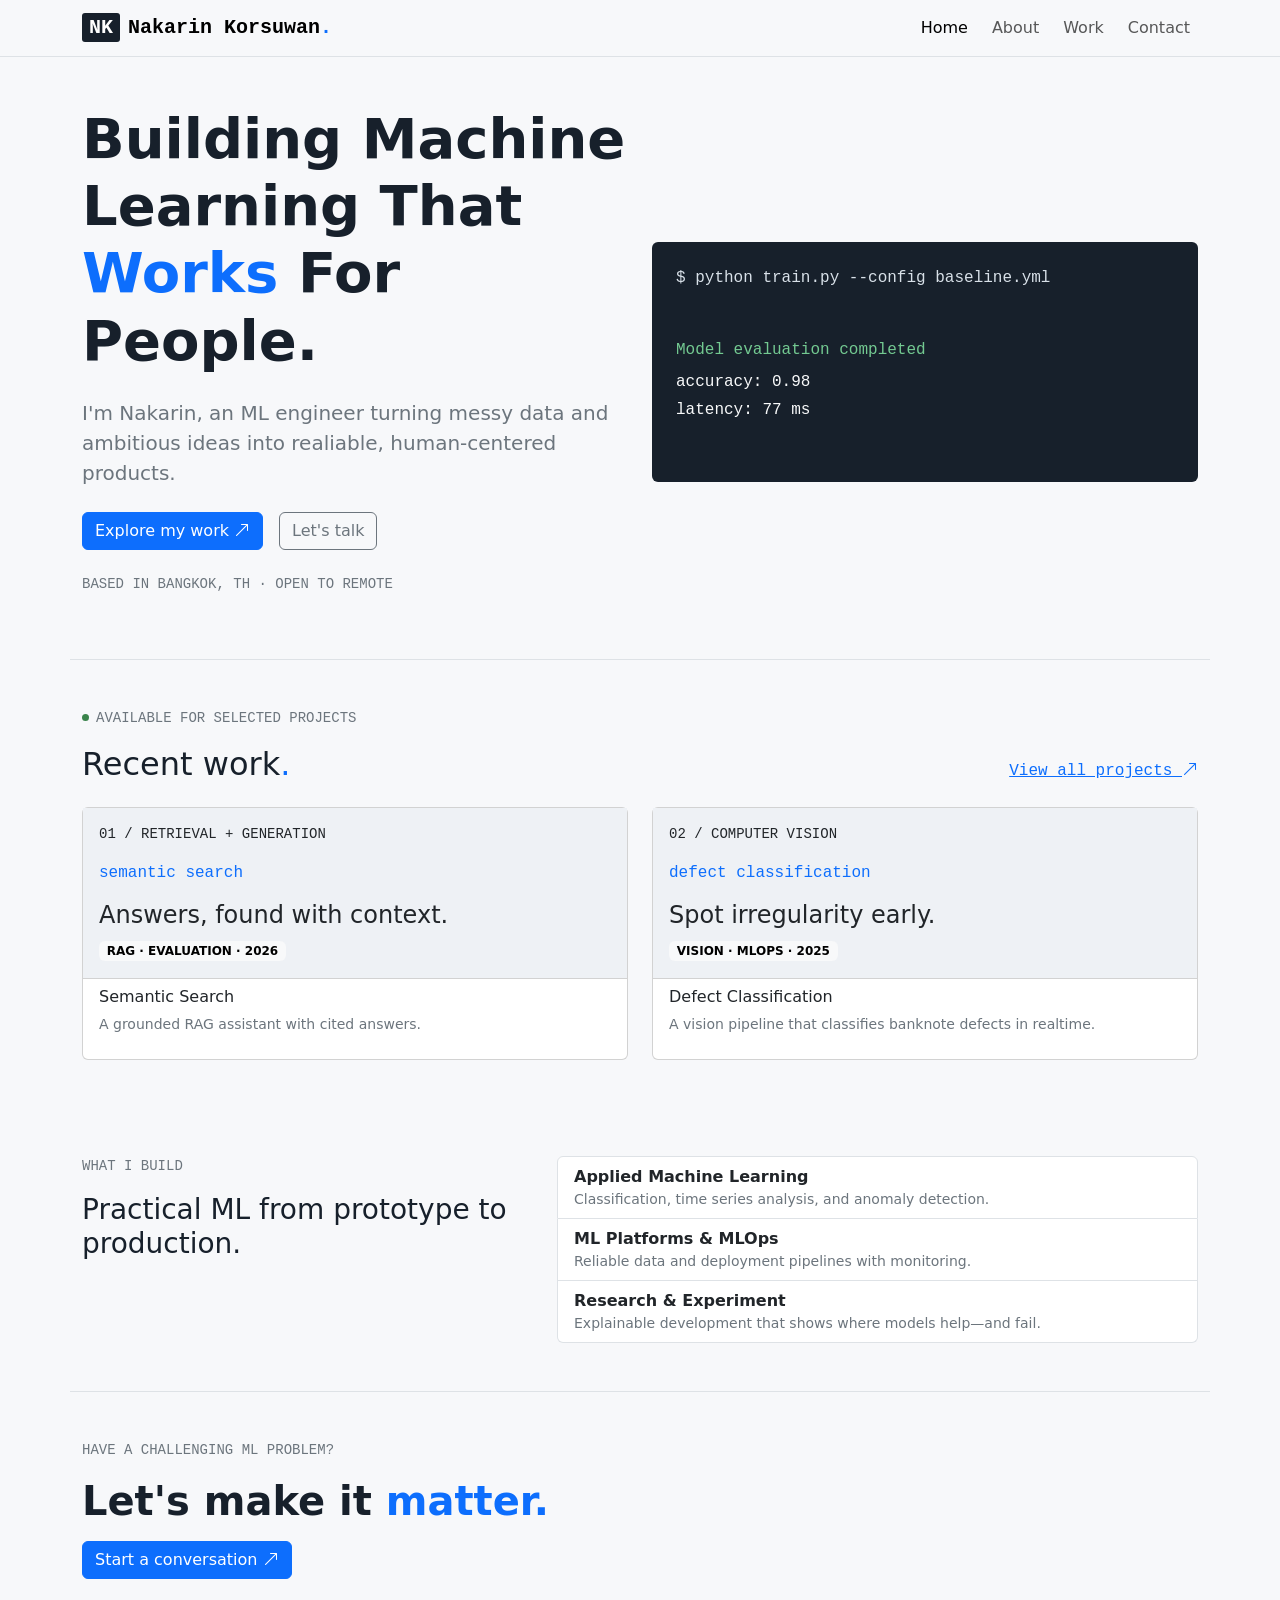
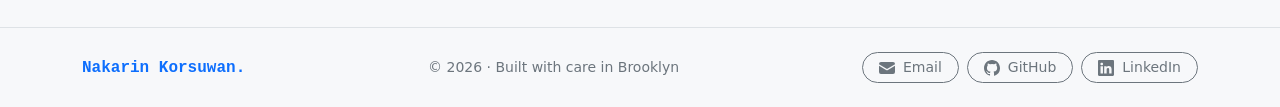
==== index.html @ bca5d1c0 "Add availability project style" ====
<!DOCTYPE html>
<html lang="en">

<head>
  <meta charset="UTF-8">
  <meta name="viewport" content="width=device-width, initial-scale=1.0">
  <meta name="description"
    content="Nakarin Korsuwan is a machine learning engineer building useful, responsible AI systems.">
  <title>Nakarin Korsuwan - Machine Learning Engineer</title>

  <link href="https://cdn.jsdelivr.net/npm/bootstrap@5.3.8/dist/css/bootstrap.min.css" rel="stylesheet"
    integrity="sha384-sRIl4kxILFvY47J16cr9ZwB07vP4J8+LH7qKQnuqkuIAvNWLzeN8tE5YBujZqJLB" crossorigin="anonymous">
  <link rel="stylesheet" href="https://cdn.jsdelivr.net/npm/bootstrap-icons@1.13.2/font/bootstrap-icons.min.css">
  <link rel="stylesheet" href="assets/styles.css">
  <script defer src="https://cdn.jsdelivr.net/npm/bootstrap@5.3.8/dist/js/bootstrap.bundle.min.js"
    integrity="sha384-FKyoEForCGlyvwx9Hj09JcYn3nv7wiPVlz7YYwJrWVcXK/BmnVDxM+D2scQbITxI"
    crossorigin="anonymous"></script>
  <script defer src="assets/script.js"></script>
</head>

<body>
  <header class="border-bottom sticky-top site-header">
    <nav class="navbar navbar-expand-md py-2">
      <div class="container">
        <a class="navbar-brand fw-semibold font-monospace" href="#"><span class="me-2 brand-mark">NK</span>Nakarin
          Korsuwan<span class="text-primary">.</span></a>
        <button class="navbar-toggler" type="button" data-bs-toggle="collapse" data-bs-target="#mainNavigation"
          aria-controls="mainNavigation" aria-expanded="false" aria-label="Toggle navigation">
          <span class="navbar-toggler-icon"></span>
        </button>
        <div class="collapse navbar-collapse" id="mainNavigation">
          <div class="navbar-nav ms-auto gap-md-2">
            <a class="nav-link active" href="./index.html">Home</a>
            <a class="nav-link" href="./about.html">About</a>
            <a class="nav-link" href="./work.html">Work</a>
            <a class="nav-link" href="./contact.html">Contact</a>
          </div>
        </div>
      </div>
    </nav>
  </header>

  <main>
    <section class="container py-5 border-bottom">
      <div class="row align-items-center">
        <div class="col-lg">
          <h1 class="display-4 fw-semibold mb-4 text-capitalize">Building machine learning that <span
              class="text-primary">works</span> for people.</h1>
          <p class="lead text-secondary">I'm Nakarin, an ML engineer turning messy data and ambitious ideas into
            realiable, human-centered products.</p>

          <div class="d-flex flex-wrap gap-3 mt-4">
            <a href="./work.html" class="btn btn-primary">
              Explore my work <i class="bi bi-arrow-up-right"></i>
            </a>
            <a href="./contact.html" class="btn btn-outline-secondary">Let's talk</a>
          </div>
          <p class="small text-secondary text-uppercase font-monospace mt-4">Based in Bangkok, TH · Open to remote</p>
        </div>

        <div class="col-lg">
          <div class="p-4 rounded font-monospace mt-2 terminal">
            <p class="mb-5 terminal-line">$ python train.py --config baseline.yml</p>
            <p class="mb-2 terminal-result">Model evaluation completed</p>
            <div class="text-light">
              <p class="mb-1">accuracy: 0.98</p>
              <p>latency: 77 ms</p>
            </div>
          </div>
        </div>
      </div>
    </section>

    <section class="container py-5">
      <div class="d-flex justify-content-between align-items-end mb-4">
        <div>
          <p class="small text-secondary text-uppercase font-monospace"><span class="status-dot"></span>Available for Selected Projects</p>
          <h2 class="mb-0">Recent work<span class="text-primary">.</span></h2>
        </div>
        <a href="./work.html" class="link-primary font-monospace">View all projects <i
            class="bi bi-arrow-up-right"></i></a>
      </div>
      <div class="row row-cols-1 row-cols-lg-2 g-4">
        <article class="col">
          <div class="card">
            <div class="card-body project-preview">
              <p class="small text-uppercase font-monospace">01 / retrieval + generation</p>
              <p class="text-primary font-monospace">semantic search</p>
              <h3 class="h4">Answers, found with context.</h3>
              <span class="badge text-bg-light">RAG · EVALUATION · 2026</span>
            </div>
            <div class="card-footer bg-transparent">
              <h3 class="h6 text-capitalize">semantic search</h3>
              <p class="small text-secondary">A grounded RAG assistant with cited answers.</p>
            </div>
          </div>
        </article>
        <article class="col">
          <div class="card">
            <div class="card-body project-preview">
              <p class="small text-uppercase font-monospace">02 / computer vision</p>
              <p class="text-primary font-monospace">defect classification</p>
              <h3 class="h4">Spot irregularity early.</h3>
              <span class="badge text-bg-light">VISION · MLOPS · 2025</span>
            </div>
            <div class="card-footer bg-transparent">
              <h3 class="h6 text-capitalize">defect classification</h3>
              <p class="small text-secondary">A vision pipeline that classifies banknote defects in realtime.</p>
            </div>
          </div>
        </article>
      </div>
    </section>
    <section class="container py-5 border-bottom">
      <div class="row g-4">
        <div class="col-lg-5">
          <p class="small text-secondary text-uppercase font-monospace">What I build</p>
          <h2 class="h3">Practical ML from prototype to production.</h2>
        </div>
        <div class="col-lg-7">
          <ul class="list-group">
            <li class="list-group-item">
              <strong class="text-capitalize">Applied machine learning</strong>
              <p class="small text-secondary mb-0">Classification, time series analysis, and anomaly detection.</p>
            </li>
            <li class="list-group-item">
              <strong class="text-capitalize">ML platforms & MLOps</strong>
              <p class="small text-secondary mb-0">Reliable data and deployment pipelines with monitoring.</p>
            </li>
            <li class="list-group-item">
              <strong class="text-capitalize">Research & Experiment</strong>
              <p class="small text-secondary mb-0">Explainable development that shows where models help—and fail.</p>
            </li>
          </ul>
        </div>
      </div>
    </section>

    <section class="container py-5">
      <p class="small text-secondary text-uppercase font-monospace">Have a challenging ML problem?</p>
      <h2 class="display-6 fw-semibold">Let's make it <span class="text-primary">matter.</span></h2>
      <a href="./contact.html" class="btn btn-primary mt-2">Start a conversation <i
          class="bi bi-arrow-up-right"></i></a>
    </section>
  </main>

  <footer class="border-top py-4">
    <div class="container">
      <div class="row align-items-center justify-content-between text-center g-2">
        <div class="col-12 col-md-auto">
          <a href="./index.html" class="font-monospace fw-semibold text-decoration-none">Nakarin Korsuwan<span
              class="text-primary">.</span></a>
        </div>
        <div class="col-12 col-md-auto d-none d-lg-block">
          <p class="small text-secondary mb-0">&copy; 2026 · Built with care in Brooklyn</p>
        </div>

        <div class="col-12 col-md-auto d-flex flex-wrap justify-content-center">
          <div class="d-flex gap-2 small">
            <a class="btn btn-outline-secondary btn-sm rounded-pill d-inline-flex align-items-center gap-2 px-3"
              href="mailto:nk.korsuwan@gmail.com" aria-label="Email Nakarin"><svg width="16" height="16"
                viewBox="0 0 16 16" fill="currentColor" aria-hidden="true">
                <path d="M0 4a2 2 0 0 1 2-2h12a2 2 0 0 1 2 2v.217L8 8.917 0 4.217V4z" />
                <path d="M0 5.697V12a2 2 0 0 0 2 2h12a2 2 0 0 0 2-2V5.697l-7.485 4.491a1 1 0 0 1-1.03 0L0 5.697z" />
              </svg><span>Email</span></a>
            <a class="btn btn-outline-secondary btn-sm rounded-pill d-inline-flex align-items-center gap-2 px-3"
              href="https://github.com/green-nk" aria-label="GitHub profile"><svg width="16" height="16"
                viewBox="0 0 16 16" fill="currentColor" aria-hidden="true">
                <path
                  d="M8 0C3.58 0 0 3.58 0 8c0 3.54 2.29 6.53 5.47 7.59.4.07.55-.17.55-.38v-1.33c-2.23.49-2.7-.94-2.7-.94-.36-.92-.89-1.16-.89-1.16-.73-.5.06-.49.06-.49.81.06 1.24.83 1.24.83.72 1.23 1.89.88 2.35.67.07-.52.28-.88.51-1.08-1.78-.2-3.65-.89-3.65-3.96 0-.88.31-1.59.83-2.15-.08-.2-.36-1.02.08-2.12 0 0 .68-.22 2.2.82a7.65 7.65 0 0 1 4 0c1.52-1.04 2.2-.82 2.2-.82.44 1.1.16 1.92.08 2.12.52.56.83 1.27.83 2.15 0 3.08-1.87 3.75-3.66 3.95.29.25.54.73.54 1.48v2.2c0 .21.15.46.55.38A8.01 8.01 0 0 0 16 8c0-4.42-3.58-8-8-8z" />
              </svg><span>GitHub</span></a>
            <a class="btn btn-outline-secondary btn-sm rounded-pill d-inline-flex align-items-center gap-2 px-3"
              href="https://www.linkedin.com/in/nkkorsuwan/" aria-label="LinkedIn profile"><svg width="16" height="16"
                viewBox="0 0 16 16" fill="currentColor" aria-hidden="true">
                <path
                  d="M0 1.146C0 .513.526 0 1.175 0h13.65C15.474 0 16 .513 16 1.146v13.708c0 .633-.526 1.146-1.175 1.146H1.175C.526 16 0 15.487 0 14.854zM4.943 13.5V6.169H2.542V13.5zM3.742 5.166c.837 0 1.358-.554 1.358-1.248-.015-.709-.521-1.248-1.342-1.248S2.4 3.209 2.4 3.918c0 .694.521 1.248 1.327 1.248zm4.908 8.334V9.41c0-.219.016-.438.08-.594.173-.438.568-.891 1.232-.891.869 0 1.216.672 1.216 1.657V13.5h2.401V9.293c0-2.253-1.202-3.3-2.805-3.3-1.29 0-1.86.71-2.182 1.203h.016v-1.03H6.207c.03.679 0 7.334 0 7.334z" />
              </svg><span>LinkedIn</span></a>
          </div>
        </div>
      </div>
    </div>
  </footer>
</body>

</html>
---- assets/styles.css ----
body {
  background-color: #f7f8fa;
  color: #17202b;
}

.site-header {
  background-color: #f7f8fa;
}

.brand-mark {
  padding: 3px 7px;
  border-radius: 3px;
  background-color: #17202b;
  color: white;
}

.terminal {
  min-height: 240px;
  background-color: #17202b;
}

.terminal-line {
  color: #d8e0e8;
}

.terminal-result {
  color: #73c991;
}

.status-dot {
  display: inline-block;
  width: 7px;
  height: 7px;
  margin-right: 7px;
  margin-top: 1px;
  margin-bottom: 1px;
  border-radius: 50%;
  background-color: #39834b;
}

.project-preview {
  background-color: #eef1f5;
}
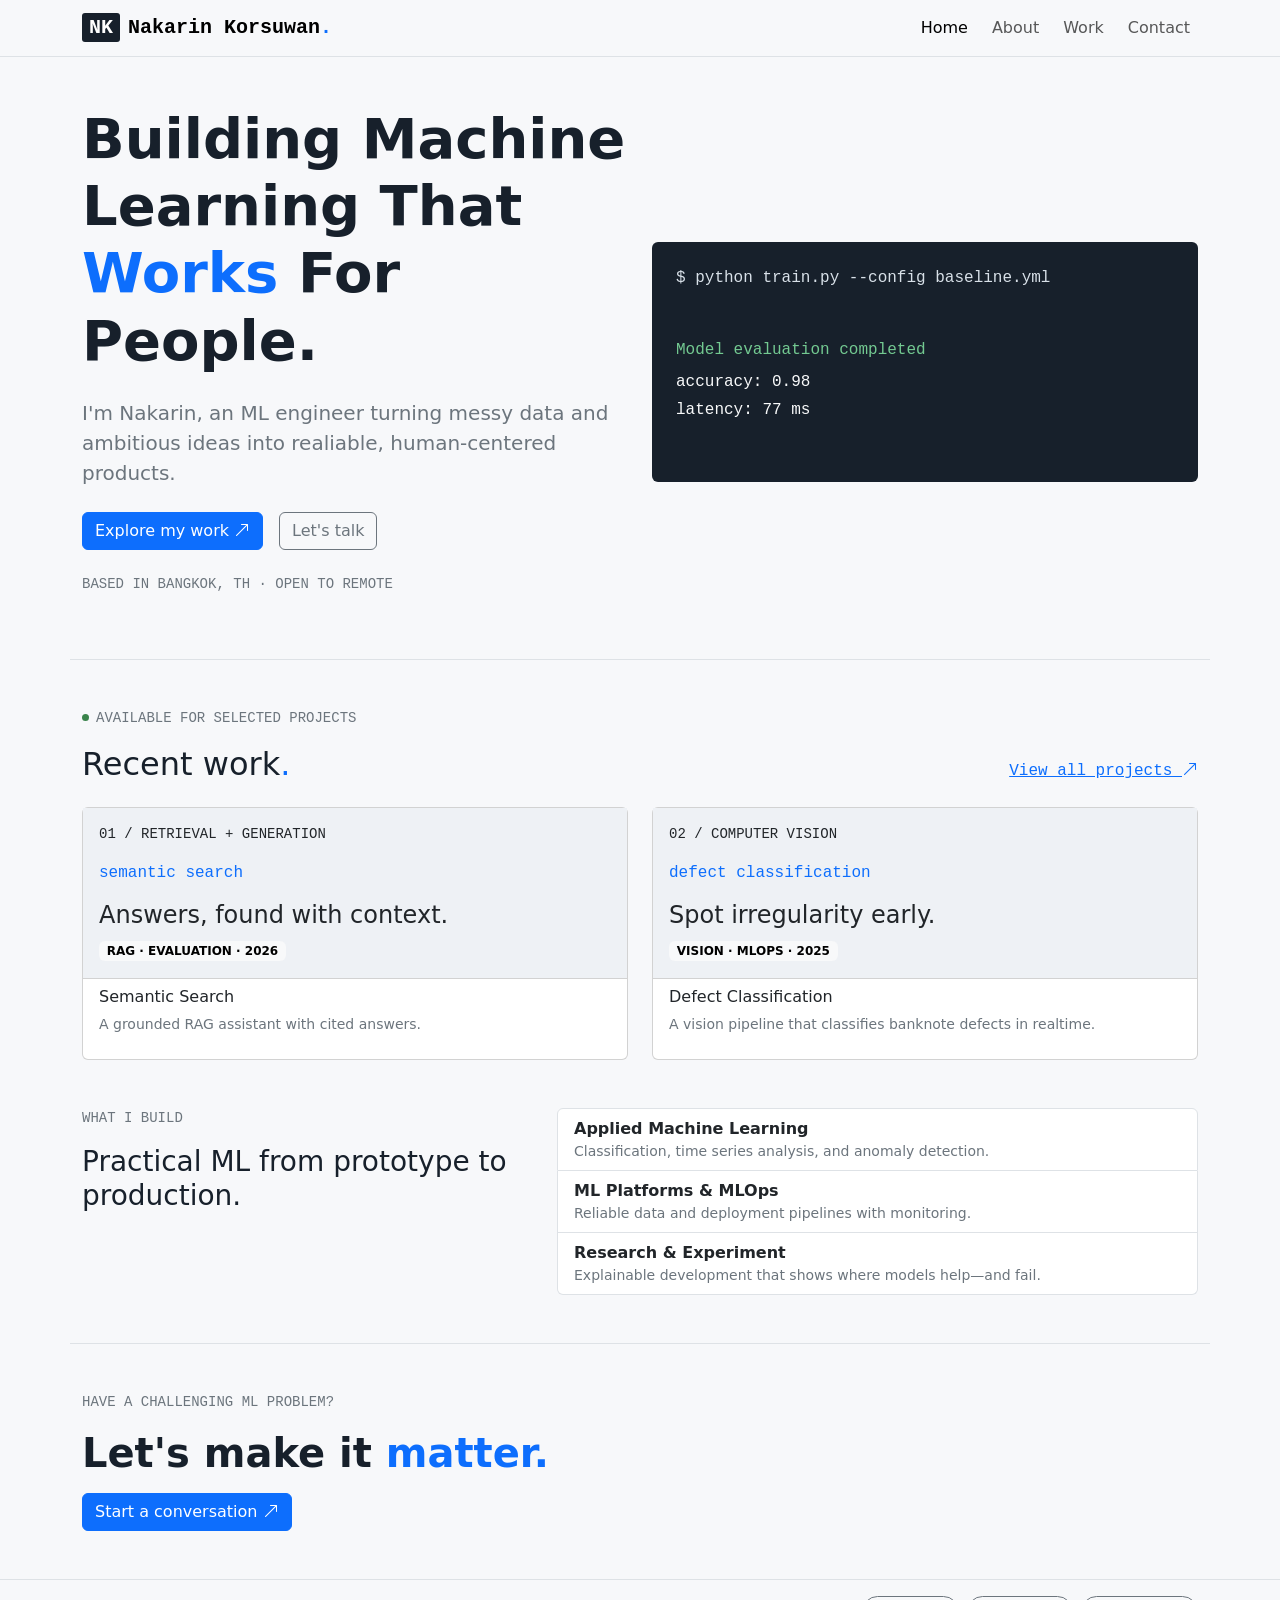
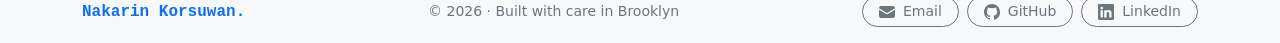
==== commit 1a1417c1: "Adjust excessive margins on project cards" ====
--- a/index.html
+++ b/index.html
@@ -18,7 +18,7 @@
   <script defer src="assets/script.js"></script>
 </head>
 
-<body>
+<body class="min-vh-100 d-flex flex-column">
   <header class="border-bottom sticky-top site-header">
     <nav class="navbar navbar-expand-md py-2">
       <div class="container">
@@ -40,7 +40,7 @@
     </nav>
   </header>
 
-  <main>
+  <main class="flex-grow-1">
     <section class="container py-5 border-bottom">
       <div class="row align-items-center">
         <div class="col-lg">
@@ -111,7 +111,7 @@
         </article>
       </div>
     </section>
-    <section class="container py-5 border-bottom">
+    <section class="container pb-5 border-bottom">
       <div class="row g-4">
         <div class="col-lg-5">
           <p class="small text-secondary text-uppercase font-monospace">What I build</p>
@@ -144,7 +144,7 @@
     </section>
   </main>
 
-  <footer class="border-top py-4">
+  <footer class="border-top py-3">
     <div class="container">
       <div class="row align-items-center justify-content-between text-center g-2">
         <div class="col-12 col-md-auto">
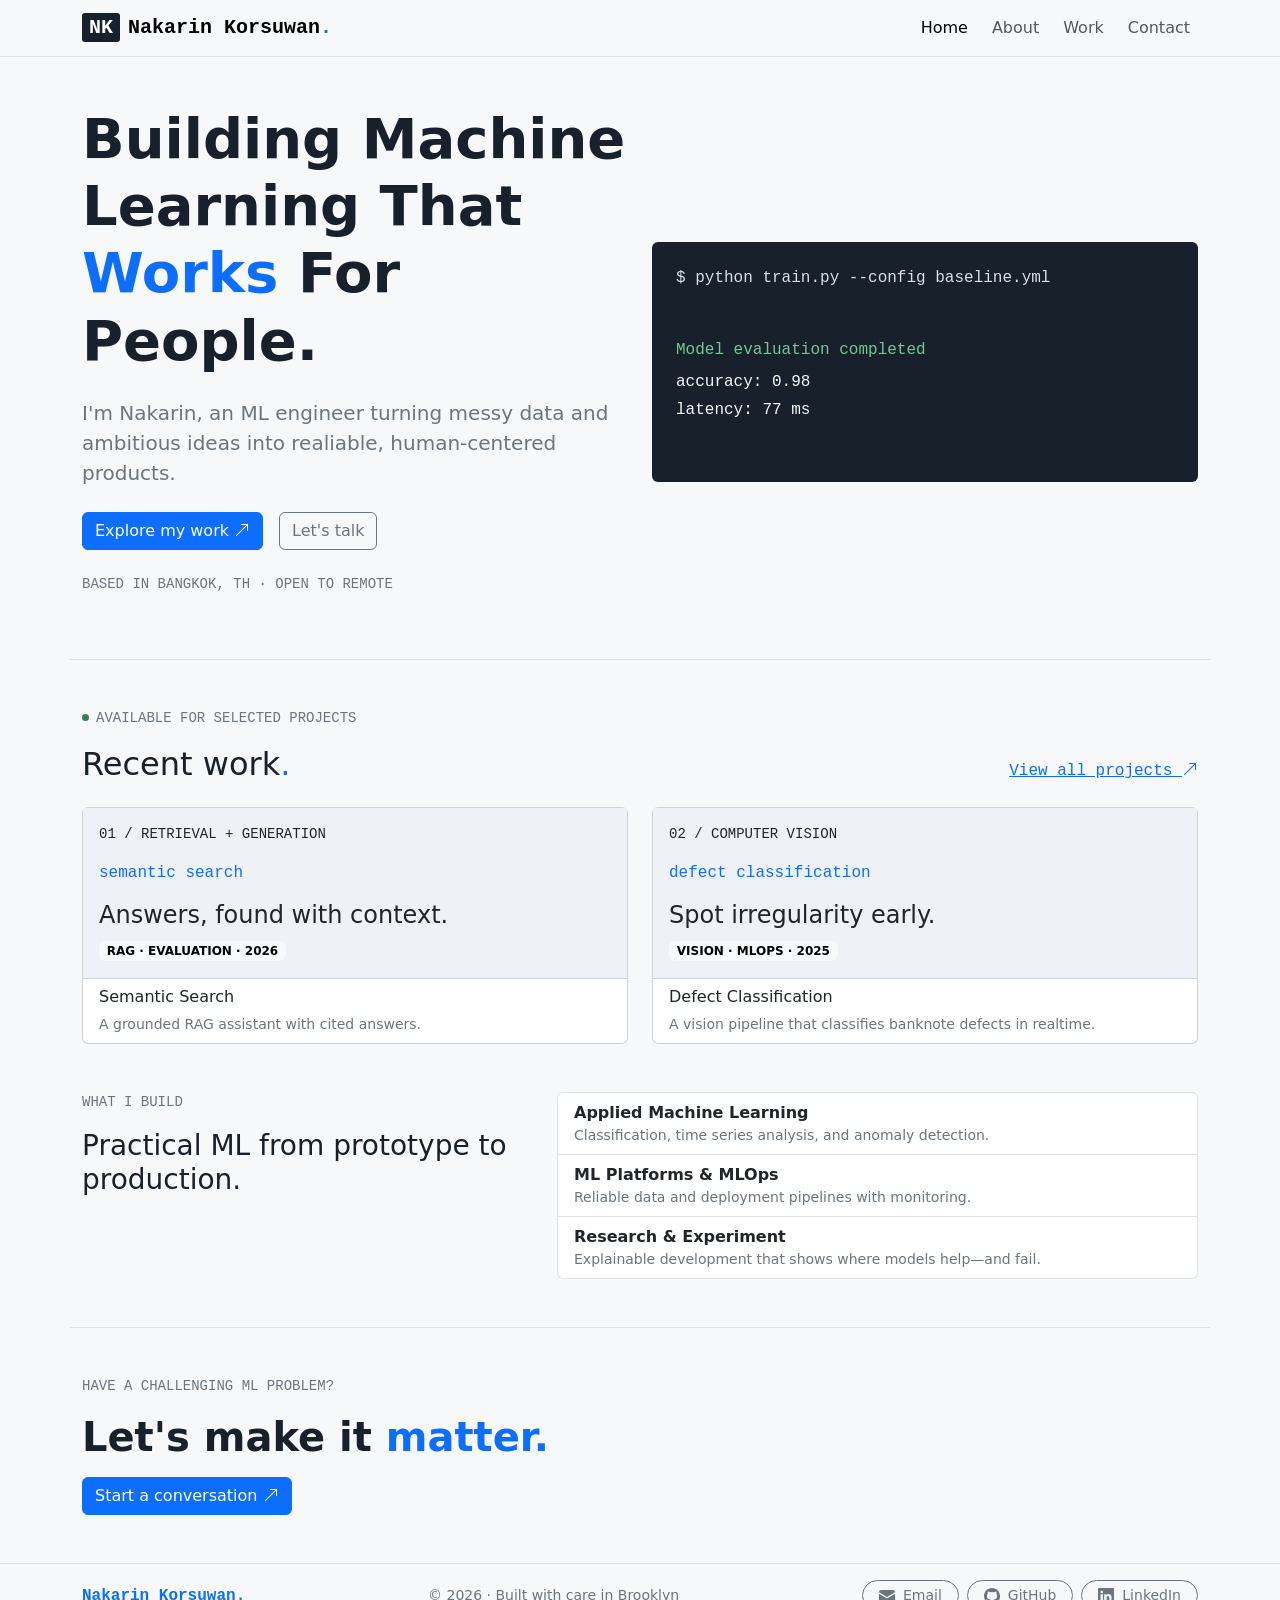
==== commit 1b515eb1: "Keep the footer at the bottom of the page" ====
--- a/index.html
+++ b/index.html
@@ -91,7 +91,7 @@
             </div>
             <div class="card-footer bg-transparent">
               <h3 class="h6 text-capitalize">semantic search</h3>
-              <p class="small text-secondary">A grounded RAG assistant with cited answers.</p>
+              <p class="small text-secondary mb-0">A grounded RAG assistant with cited answers.</p>
             </div>
           </div>
         </article>
@@ -105,7 +105,7 @@
             </div>
             <div class="card-footer bg-transparent">
               <h3 class="h6 text-capitalize">defect classification</h3>
-              <p class="small text-secondary">A vision pipeline that classifies banknote defects in realtime.</p>
+              <p class="small text-secondary mb-0">A vision pipeline that classifies banknote defects in realtime.</p>
             </div>
           </div>
         </article>
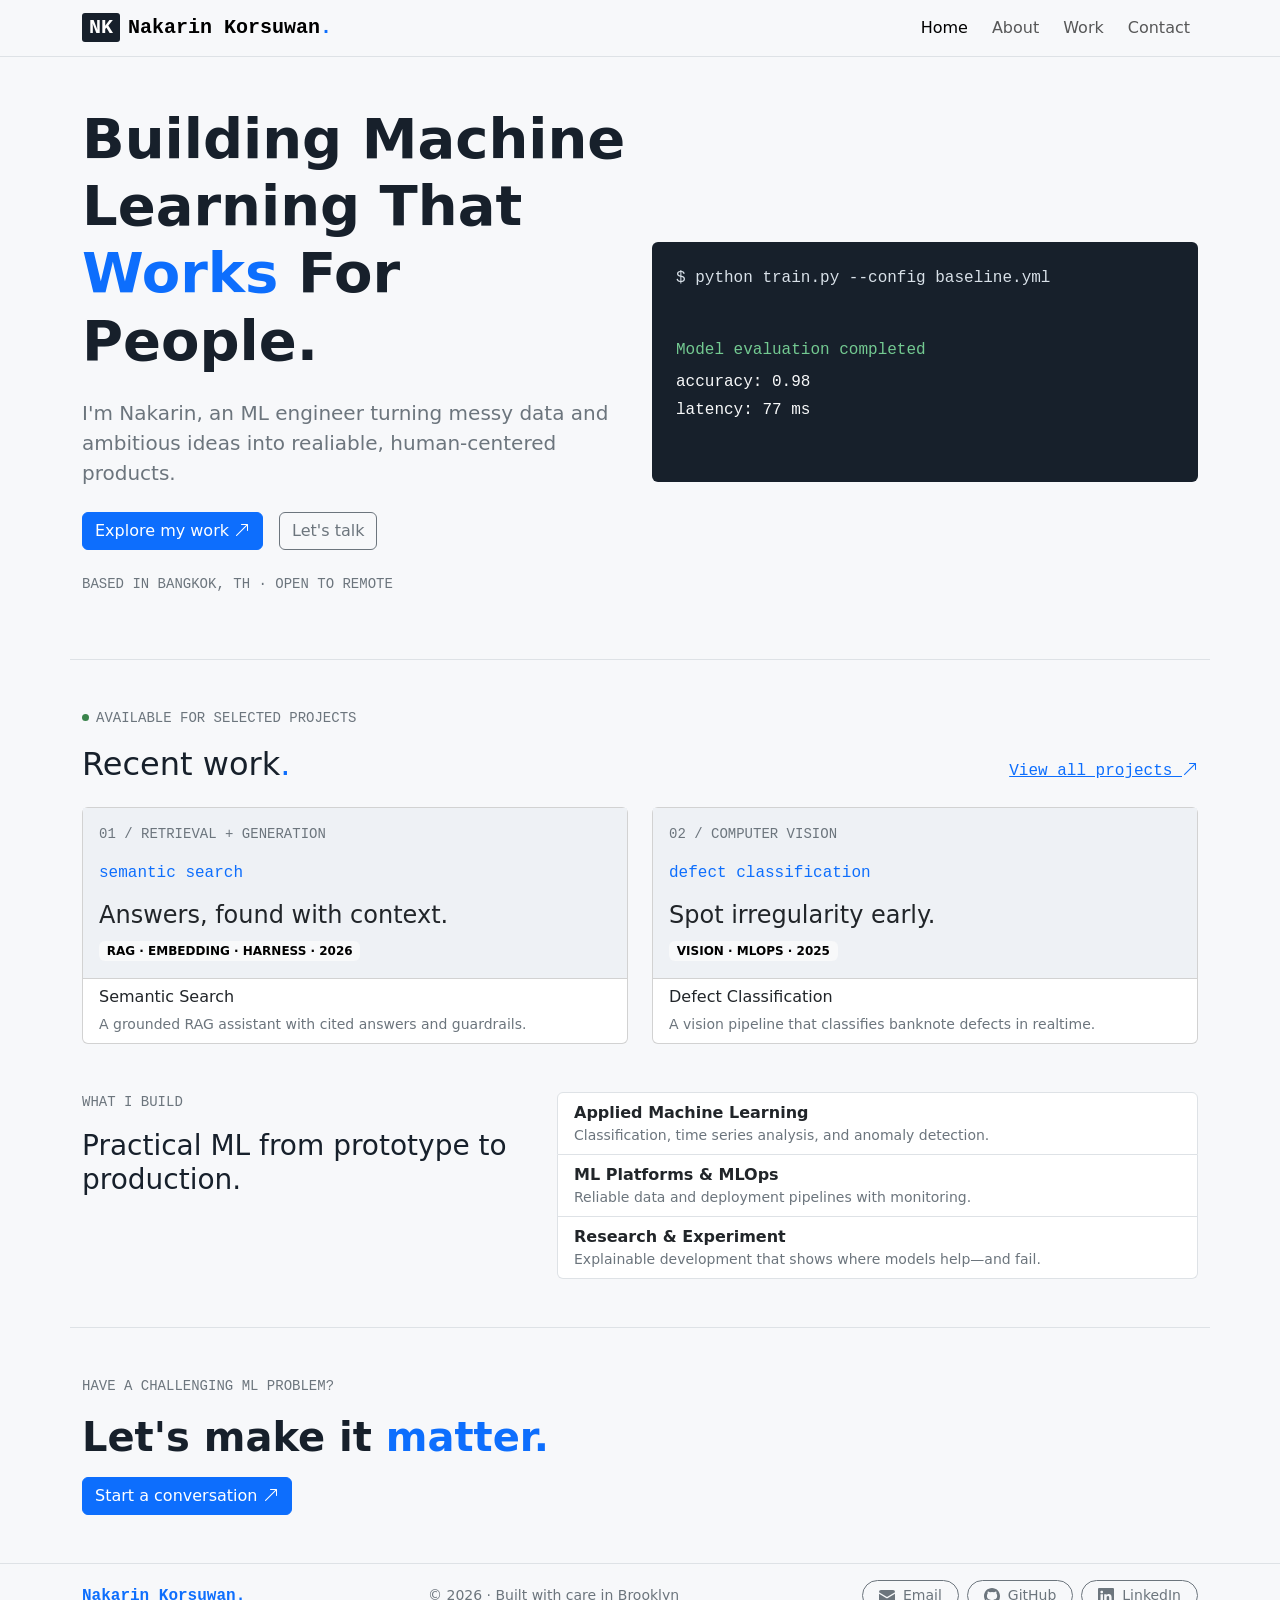
==== commit bc14fea9: "Fix project content" ====
--- a/index.html
+++ b/index.html
@@ -74,7 +74,8 @@
     <section class="container py-5">
       <div class="d-flex justify-content-between align-items-end mb-4">
         <div>
-          <p class="small text-secondary text-uppercase font-monospace"><span class="status-dot"></span>Available for Selected Projects</p>
+          <p class="small text-secondary text-uppercase font-monospace"><span class="status-dot"></span>Available for
+            Selected Projects</p>
           <h2 class="mb-0">Recent work<span class="text-primary">.</span></h2>
         </div>
         <a href="./work.html" class="link-primary font-monospace">View all projects <i
@@ -82,23 +83,23 @@
       </div>
       <div class="row row-cols-1 row-cols-lg-2 g-4">
         <article class="col">
-          <div class="card">
+          <div class="card h-100">
             <div class="card-body project-preview">
-              <p class="small text-uppercase font-monospace">01 / retrieval + generation</p>
+              <p class="small text-secondary text-uppercase font-monospace">01 / retrieval + generation</p>
               <p class="text-primary font-monospace">semantic search</p>
               <h3 class="h4">Answers, found with context.</h3>
-              <span class="badge text-bg-light">RAG · EVALUATION · 2026</span>
+              <span class="badge text-bg-light">RAG · EMBEDDING · HARNESS · 2026</span>
             </div>
             <div class="card-footer bg-transparent">
               <h3 class="h6 text-capitalize">semantic search</h3>
-              <p class="small text-secondary mb-0">A grounded RAG assistant with cited answers.</p>
+              <p class="small text-secondary mb-0">A grounded RAG assistant with cited answers and guardrails.</p>
             </div>
           </div>
         </article>
         <article class="col">
-          <div class="card">
+          <div class="card h-100">
             <div class="card-body project-preview">
-              <p class="small text-uppercase font-monospace">02 / computer vision</p>
+              <p class="small text-secondary text-uppercase font-monospace">02 / computer vision</p>
               <p class="text-primary font-monospace">defect classification</p>
               <h3 class="h4">Spot irregularity early.</h3>
               <span class="badge text-bg-light">VISION · MLOPS · 2025</span>
@@ -182,4 +183,4 @@
   </footer>
 </body>
 
-</html>
+</html>
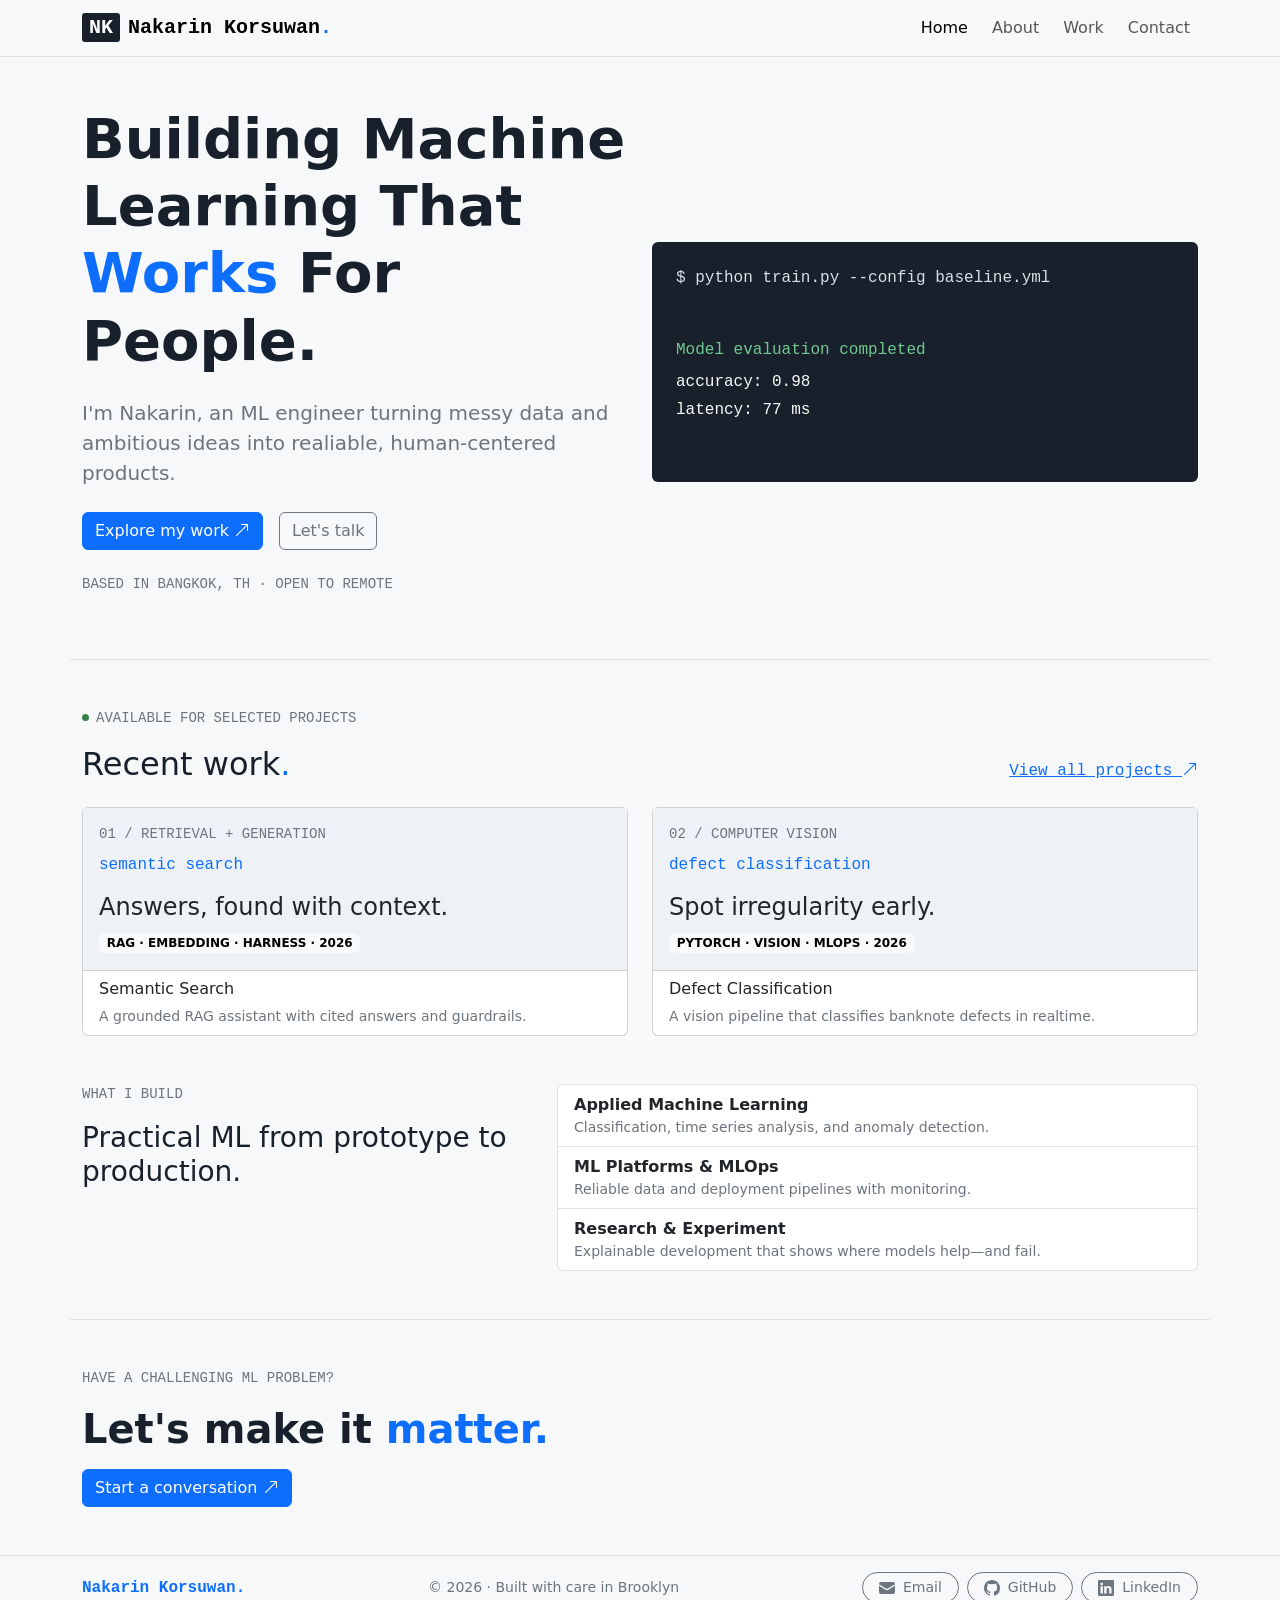
==== commit dd133d3c: "Add placeholders for project description" ====
--- a/index.html
+++ b/index.html
@@ -85,7 +85,7 @@
         <article class="col">
           <div class="card h-100">
             <div class="card-body project-preview">
-              <p class="small text-secondary text-uppercase font-monospace">01 / retrieval + generation</p>
+              <p class="small text-secondary text-uppercase font-monospace mb-2">01 / retrieval + generation</p>
               <p class="text-primary font-monospace">semantic search</p>
               <h3 class="h4">Answers, found with context.</h3>
               <span class="badge text-bg-light">RAG · EMBEDDING · HARNESS · 2026</span>
@@ -99,10 +99,10 @@
         <article class="col">
           <div class="card h-100">
             <div class="card-body project-preview">
-              <p class="small text-secondary text-uppercase font-monospace">02 / computer vision</p>
+              <p class="small text-secondary text-uppercase font-monospace mb-2">02 / computer vision</p>
               <p class="text-primary font-monospace">defect classification</p>
               <h3 class="h4">Spot irregularity early.</h3>
-              <span class="badge text-bg-light">VISION · MLOPS · 2025</span>
+              <span class="badge text-bg-light">PYTORCH · VISION · MLOPS · 2026</span>
             </div>
             <div class="card-footer bg-transparent">
               <h3 class="h6 text-capitalize">defect classification</h3>
